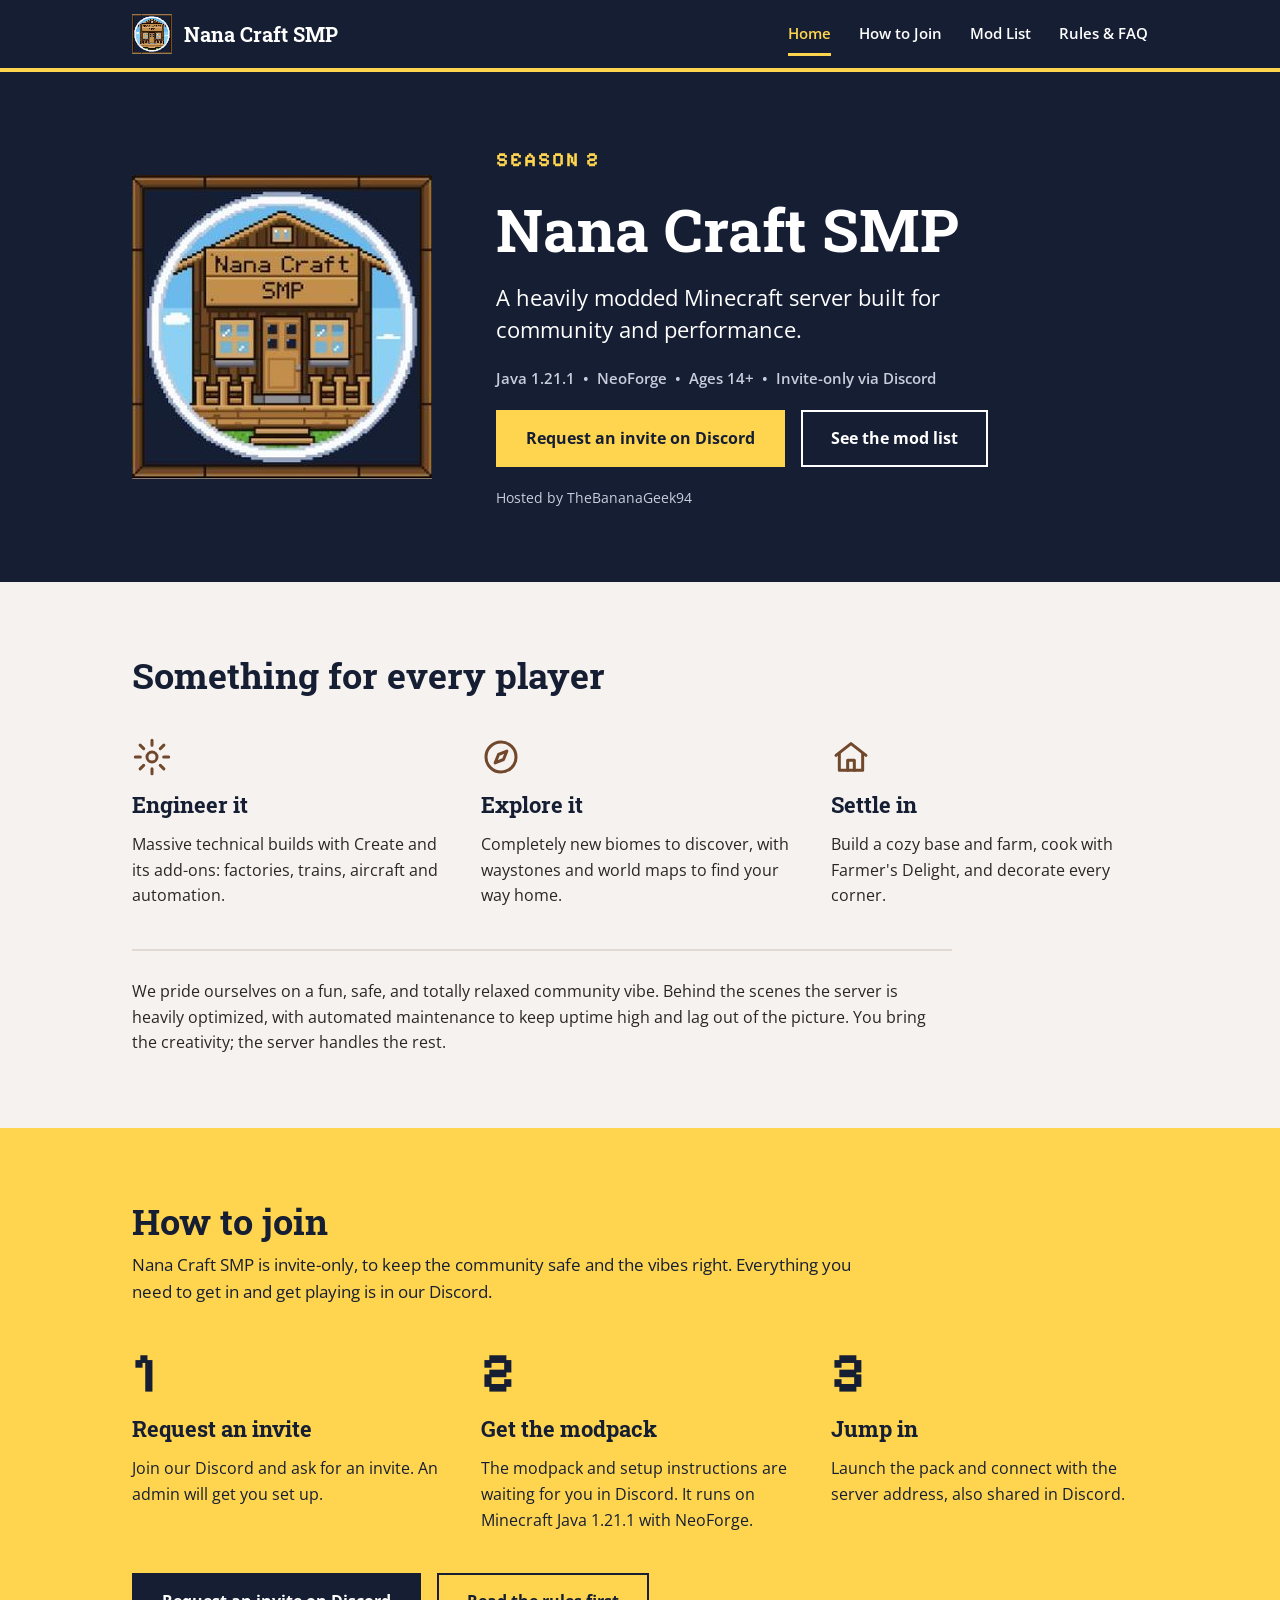
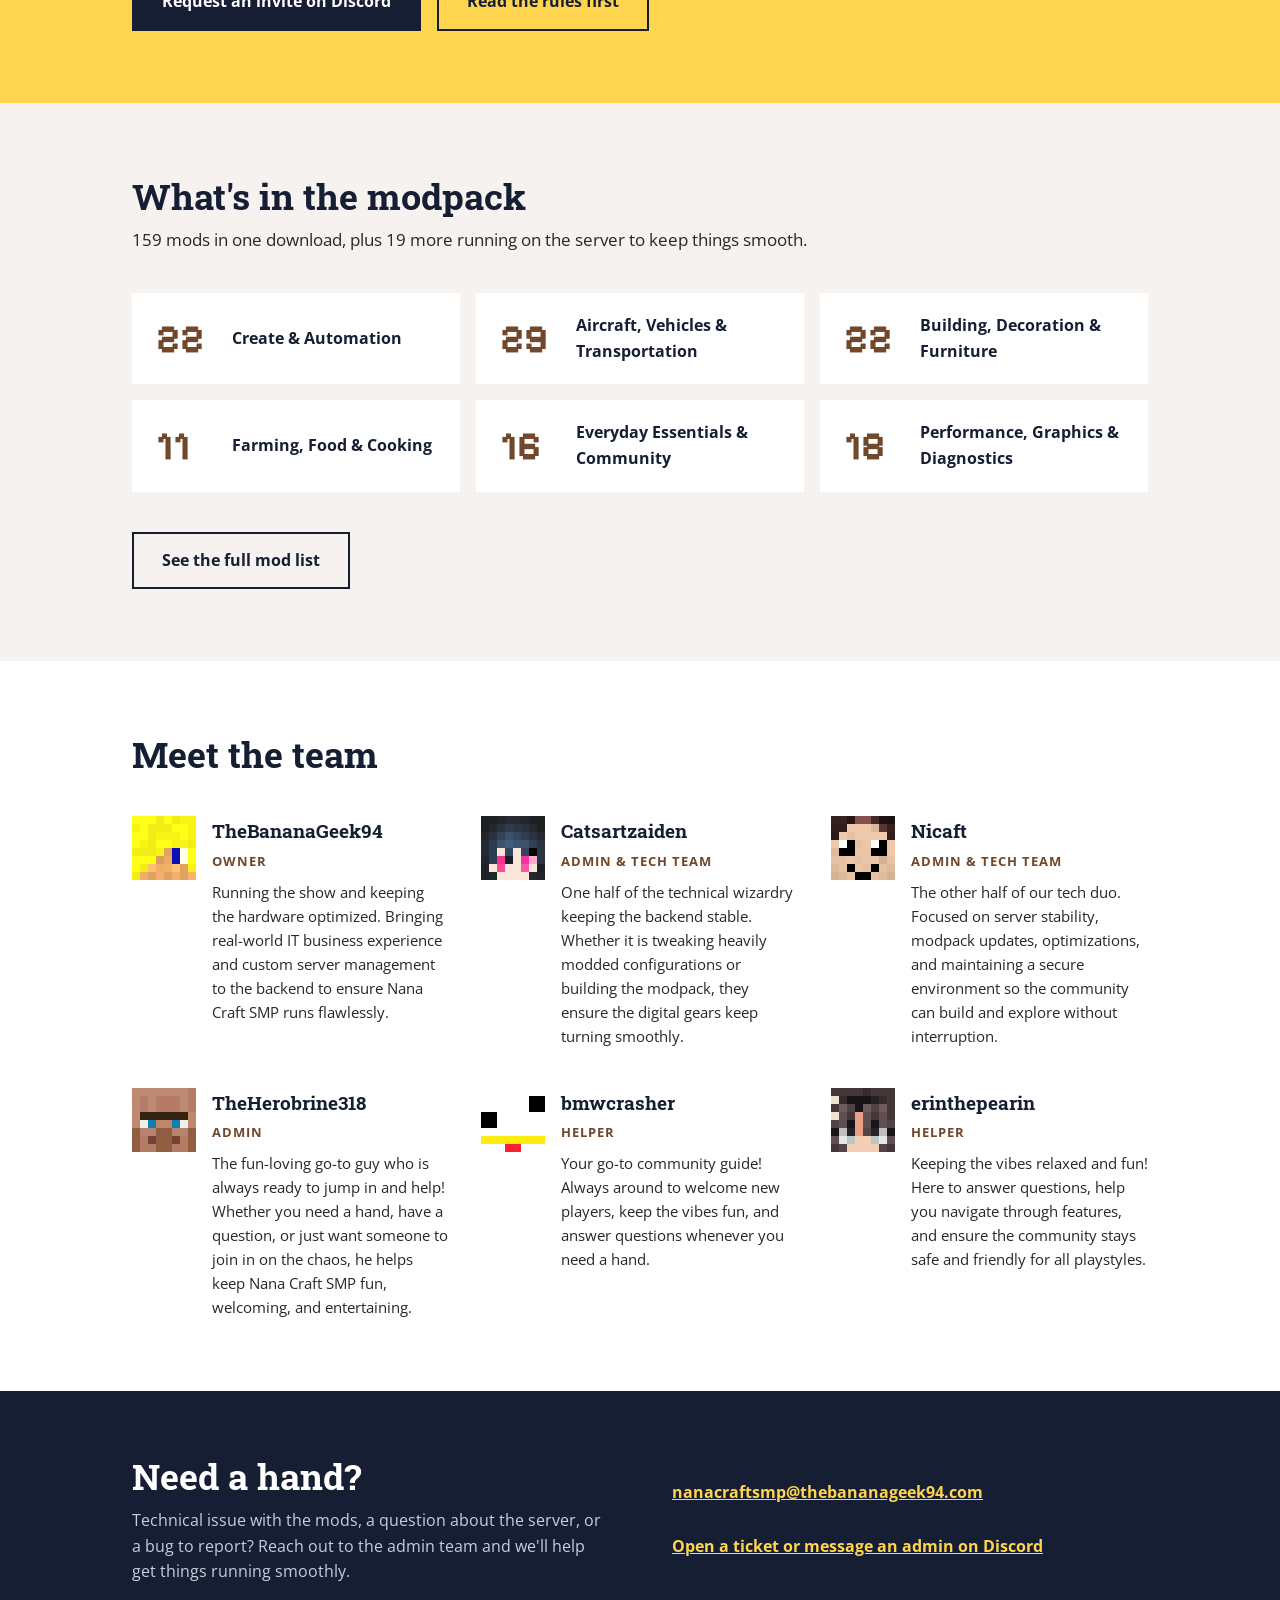
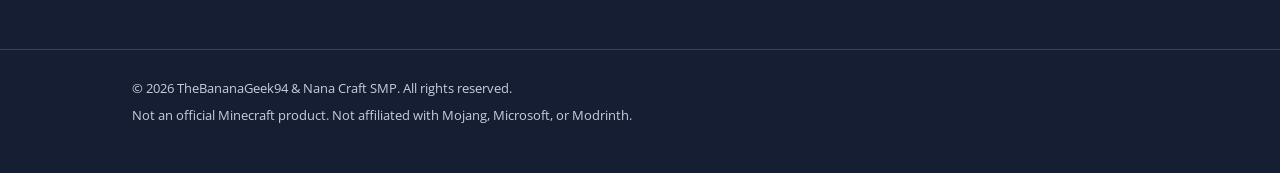
==== index.html @ cba07c80 "Add Nana Craft SMP site: home, mod list, rules and FAQ Co-Authored-By: Claude Fable 5.2 <noreply@ant" ====
<!doctype html>
<html lang="en">
<head>
<meta charset="utf-8">
<meta name="viewport" content="width=device-width, initial-scale=1">
<title>Nana Craft SMP | Modded Minecraft Server, Season 2</title>
<meta name="description" content="Nana Craft SMP is a heavily modded Minecraft Java 1.21.1 NeoForge server for ages 14+, built for community and performance. Invite-only via Discord.">
<link rel="icon" href="assets/logo.png">
<link rel="preconnect" href="https://fonts.googleapis.com">
<link rel="preconnect" href="https://fonts.gstatic.com" crossorigin>
<link rel="stylesheet" href="https://fonts.googleapis.com/css2?family=Open+Sans:wght@400;600;700&family=Pixelify+Sans:wght@500;700&family=Roboto+Slab:wght@400;700&display=swap">
<link rel="stylesheet" href="style.css">
</head>
<body>
<nav class="nav" aria-label="Site">
<div class="wrap">
<a class="brand" href="index.html"><img src="assets/logo.png" alt=""><span>Nana Craft SMP</span></a>
<div class="links">
<a href="index.html" class="here" aria-current="page">Home</a>
<a href="index.html#join">How to Join</a>
<a href="mod-list.html">Mod List</a>
<a href="rules.html">Rules &amp; FAQ</a>
</div>
</div>
</nav>
<header class="navy hero">
<div class="wrap">
<img class="hero-logo" src="assets/logo.png" alt="Nana Craft SMP logo: a pixel-art wooden cabin with the server name on its sign">
<div class="hero-text">
<div class="pixel eyebrow">SEASON 2</div>
<h1>Nana Craft SMP</h1>
<p class="lead">A heavily modded Minecraft server built for community and performance.</p>
<p class="facts">Java 1.21.1 &nbsp;&bull;&nbsp; NeoForge &nbsp;&bull;&nbsp; Ages 14+ &nbsp;&bull;&nbsp; Invite-only via Discord</p>
<div class="buttons">
<a class="btn gold" href="https://discord.gg/FCsYRbWwgE">Request an invite on Discord</a>
<a class="btn ghost" href="mod-list.html">See the mod list</a>
</div>
<p class="small">Hosted by TheBananaGeek94</p>
</div>
</div>
</header>

<section class="cream">
<div class="wrap stack">
<h2>Something for every player</h2>
<div class="row">
<div class="col">
<svg class="icon" aria-hidden="true" viewBox="0 0 24 24"><circle cx="12" cy="12" r="3"></circle><path d="M12 2v3M12 19v3M2 12h3M19 12h3M4.9 4.9l2.1 2.1M17 17l2.1 2.1M19.1 4.9L17 7M7 17l-2.1 2.1"></path></svg>
<h3>Engineer it</h3>
<p>Massive technical builds with Create and its add-ons: factories, trains, aircraft and automation.</p>
</div>
<div class="col">
<svg class="icon" aria-hidden="true" viewBox="0 0 24 24"><circle cx="12" cy="12" r="9"></circle><path d="M15.5 8.5l-2 5-5 2 2-5z"></path></svg>
<h3>Explore it</h3>
<p>Completely new biomes to discover, with waystones and world maps to find your way home.</p>
</div>
<div class="col">
<svg class="icon" aria-hidden="true" viewBox="0 0 24 24"><path d="M3 11l9-7 9 7"></path><path d="M5 10v10h14V10"></path><path d="M10 20v-6h4v6"></path></svg>
<h3>Settle in</h3>
<p>Build a cozy base and farm, cook with Farmer's Delight, and decorate every corner.</p>
</div>
</div>
<p class="note">We pride ourselves on a fun, safe, and totally relaxed community vibe. Behind the scenes the server is heavily optimized, with automated maintenance to keep uptime high and lag out of the picture. You bring the creativity; the server handles the rest.</p>
</div>
</section>

<section class="yellow" id="join">
<div class="wrap stack">
<div class="head">
<h2>How to join</h2>
<p class="sub">Nana Craft SMP is invite-only, to keep the community safe and the vibes right. Everything you need to get in and get playing is in our Discord.</p>
</div>
<div class="row">
<div class="col"><div class="pixel step" aria-hidden="true">1</div><h3>Request an invite</h3><p>Join our Discord and ask for an invite. An admin will get you set up.</p></div>
<div class="col"><div class="pixel step" aria-hidden="true">2</div><h3>Get the modpack</h3><p>The modpack and setup instructions are waiting for you in Discord. It runs on Minecraft Java 1.21.1 with NeoForge.</p></div>
<div class="col"><div class="pixel step" aria-hidden="true">3</div><h3>Jump in</h3><p>Launch the pack and connect with the server address, also shared in Discord.</p></div>
</div>
<div class="buttons">
<a class="btn solid" href="https://discord.gg/FCsYRbWwgE">Request an invite on Discord</a>
<a class="btn" href="rules.html">Read the rules first</a>
</div>
</div>
</section>

<section class="cream">
<div class="wrap stack">
<div class="head">
<h2>What's in the modpack</h2>
<p class="sub">159 mods in one download, plus 19 more running on the server to keep things smooth.</p>
</div>
<div class="tiles">
<div class="tile"><div class="pixel">22</div><div>Create &amp; Automation</div></div>
<div class="tile"><div class="pixel">29</div><div>Aircraft, Vehicles &amp; Transportation</div></div>
<div class="tile"><div class="pixel">22</div><div>Building, Decoration &amp; Furniture</div></div>
<div class="tile"><div class="pixel">11</div><div>Farming, Food &amp; Cooking</div></div>
<div class="tile"><div class="pixel">16</div><div>Everyday Essentials &amp; Community</div></div>
<div class="tile"><div class="pixel">18</div><div>Performance, Graphics &amp; Diagnostics</div></div>
</div>
<div class="buttons"><a class="btn" href="mod-list.html">See the full mod list</a></div>
</div>
</section>

<section class="white">
<div class="wrap stack">
<h2>Meet the team</h2>
<div class="team">
<div class="member"><img src="assets/head-thebananageek94.png" alt="" width="64" height="64"><div><h3>TheBananaGeek94</h3><div class="role">Owner</div><p>Running the show and keeping the hardware optimized. Bringing real-world IT business experience and custom server management to the backend to ensure Nana Craft SMP runs flawlessly.</p></div></div>
<div class="member"><img src="assets/head-catsartzaiden.png" alt="" width="64" height="64"><div><h3>Catsartzaiden</h3><div class="role">Admin &amp; Tech Team</div><p>One half of the technical wizardry keeping the backend stable. Whether it is tweaking heavily modded configurations or building the modpack, they ensure the digital gears keep turning smoothly.</p></div></div>
<div class="member"><img src="assets/head-nicaft.png" alt="" width="64" height="64"><div><h3>Nicaft</h3><div class="role">Admin &amp; Tech Team</div><p>The other half of our tech duo. Focused on server stability, modpack updates, optimizations, and maintaining a secure environment so the community can build and explore without interruption.</p></div></div>
<div class="member"><img src="assets/head-theherobrine318.png" alt="" width="64" height="64"><div><h3>TheHerobrine318</h3><div class="role">Admin</div><p>The fun-loving go-to guy who is always ready to jump in and help! Whether you need a hand, have a question, or just want someone to join in on the chaos, he helps keep Nana Craft SMP fun, welcoming, and entertaining.</p></div></div>
<div class="member"><img src="assets/head-bmwcrasher.png" alt="" width="64" height="64"><div><h3>bmwcrasher</h3><div class="role">Helper</div><p>Your go-to community guide! Always around to welcome new players, keep the vibes fun, and answer questions whenever you need a hand.</p></div></div>
<div class="member"><img src="assets/head-erinthepearin.png" alt="" width="64" height="64"><div><h3>erinthepearin</h3><div class="role">Helper</div><p>Keeping the vibes relaxed and fun! Here to answer questions, help you navigate through features, and ensure the community stays safe and friendly for all playstyles.</p></div></div>
</div>
</div>
</section>

<section class="navy contact">
<div class="wrap">
<div class="col">
<h2>Need a hand?</h2>
<p>Technical issue with the mods, a question about the server, or a bug to report? Reach out to the admin team and we'll help get things running smoothly.</p>
</div>
<div class="col">
<a href="mailto:nanacraftsmp@thebananageek94.com">nanacraftsmp@thebananageek94.com</a>
<a href="https://discord.gg/FCsYRbWwgE">Open a ticket or message an admin on Discord</a>
</div>
</div>
</section>

<footer class="navy foot">
<div class="wrap">
<p>&copy; 2026 TheBananaGeek94 &amp; Nana Craft SMP. All rights reserved.</p>
<p>Not an official Minecraft product. Not affiliated with Mojang, Microsoft, or Modrinth.</p>
</div>
</footer>
</body>
</html>
---- style.css ----
:root {
  --navy: #161e33;
  --navy-line: #3a4260;
  --cream: #f6f2ef;
  --yellow: #ffd54f;
  --wood: #71482c;
  --ink: #2a2622;
  --mist: #c9cedd;
  --rule: #e2dad2;
}

* { box-sizing: border-box; }

html { scroll-behavior: smooth; }

body {
  margin: 0;
  background: var(--navy);
  color: var(--ink);
  font-family: "Open Sans", system-ui, sans-serif;
  font-size: 16px;
  line-height: 1.6;
}

img { max-width: 100%; }

h1, h2, h3, p { margin: 0; }

h1, h2, .slab { font-family: "Roboto Slab", serif; font-weight: 700; line-height: 1.2; }

.pixel { font-family: "Pixelify Sans", monospace; font-weight: 700; }

.wrap { max-width: 1080px; margin: 0 auto; padding: 72px 32px; }

.stack { display: flex; flex-direction: column; gap: 40px; }

.row { display: flex; flex-wrap: wrap; gap: 32px; }

.col { flex: 1 1 260px; min-width: 0; display: flex; flex-direction: column; gap: 10px; }

.cream { background: var(--cream); }
.white { background: #ffffff; }
.yellow { background: var(--yellow); color: var(--navy); }
.navy { background: var(--navy); color: #ffffff; }

.nav { background: var(--navy); border-bottom: 4px solid var(--yellow); }
.nav .wrap { padding: 12px 32px; display: flex; flex-wrap: wrap; align-items: center; justify-content: space-between; gap: 12px 32px; }
.brand { display: flex; align-items: center; gap: 12px; color: #ffffff; text-decoration: none; font-family: "Roboto Slab", serif; font-weight: 700; font-size: 20px; min-height: 44px; }
.brand img { width: 40px; height: 40px; object-fit: cover; image-rendering: pixelated; }
.links { display: flex; flex-wrap: wrap; align-items: center; gap: 4px 28px; font-weight: 600; font-size: 15px; }
.links a { color: #ffffff; text-decoration: none; min-height: 44px; display: flex; align-items: center; border-bottom: 3px solid transparent; }
.links a:hover, .links a.here { color: var(--yellow); border-bottom-color: var(--yellow); }

.hero .wrap { display: flex; flex-wrap: wrap; align-items: center; gap: 48px 64px; }
.hero-logo { width: 300px; height: auto; image-rendering: pixelated; flex: 0 0 auto; }
.hero-text { flex: 1 1 420px; min-width: 0; display: flex; flex-direction: column; gap: 20px; }
.eyebrow { font-size: 20px; letter-spacing: 2px; color: var(--yellow); }
.hero h1 { font-size: clamp(40px, 6vw, 60px); line-height: 1.1; }
.lead { font-size: 22px; line-height: 1.45; max-width: 560px; }
.facts { font-size: 15px; font-weight: 600; color: var(--mist); }
.small { font-size: 14px; color: var(--mist); }

.buttons { display: flex; flex-wrap: wrap; gap: 16px; }
.btn { display: inline-block; text-decoration: none; font-weight: 700; font-size: 16px; padding: 14px 28px; border: 2px solid var(--navy); color: var(--navy); background: transparent; }
.btn:hover { filter: brightness(0.92); }
.btn.solid { background: var(--navy); color: #ffffff; }
.btn.gold { background: var(--yellow); border-color: var(--yellow); color: var(--navy); }
.btn.ghost { border-color: #ffffff; color: #ffffff; }

h2 { font-size: 36px; color: var(--navy); }
.navy h2 { color: #ffffff; }
h3 { font-size: 22px; color: var(--navy); }
.col h3 { font-family: "Roboto Slab", serif; }
.sub { font-size: 17px; max-width: 760px; }
.head { display: flex; flex-direction: column; gap: 8px; }
.icon { width: 40px; height: 40px; stroke: var(--wood); fill: none; stroke-width: 1.8; stroke-linecap: round; stroke-linejoin: round; }
.note { padding-top: 28px; border-top: 2px solid var(--rule); max-width: 820px; }
.step { font-size: 56px; line-height: 1; }

.tiles { display: flex; flex-wrap: wrap; gap: 16px; }
.tile { flex: 1 1 300px; min-width: 0; background: #ffffff; padding: 20px 24px; display: flex; align-items: center; gap: 20px; font-weight: 700; color: var(--navy); }
.tile .pixel { font-size: 40px; line-height: 1; color: var(--wood); min-width: 56px; }

.team { display: flex; flex-wrap: wrap; gap: 40px 32px; }
.member { flex: 1 1 300px; min-width: 0; display: flex; gap: 16px; }
.member img { flex: 0 0 64px; width: 64px; height: 64px; image-rendering: pixelated; }
.member h3 { font-family: "Roboto Slab", serif; font-size: 19px; overflow-wrap: anywhere; }
.role { font-size: 13px; font-weight: 700; letter-spacing: 1px; text-transform: uppercase; color: var(--wood); margin: 4px 0 8px; }
.member p { font-size: 15px; }

.contact .wrap { padding: 64px 32px; display: flex; flex-wrap: wrap; align-items: center; gap: 32px 64px; }
.contact .col { flex: 1 1 340px; }
.contact p { color: var(--mist); }
.contact a { color: var(--yellow); font-weight: 700; min-height: 44px; display: flex; align-items: center; overflow-wrap: anywhere; }

.foot { border-top: 1px solid var(--navy-line); color: var(--mist); font-size: 13px; }
.foot .wrap { padding: 28px 32px 48px; display: flex; flex-direction: column; gap: 6px; }

.banner-wrap { background: var(--navy); border-bottom: 4px solid var(--yellow); }
.banner { display: block; margin: 0 auto; width: auto; max-width: 100%; height: auto; max-height: 440px; image-rendering: pixelated; }
.page-head .wrap { padding: 48px 32px; display: flex; flex-direction: column; gap: 28px; }
.page-head h1 { font-size: clamp(36px, 6vw, 52px); line-height: 1.1; }
.page-head .lead { font-size: 19px; max-width: 720px; }
.stats { display: flex; flex-wrap: wrap; gap: 16px; }
.stat { flex: 1 1 200px; min-width: 0; border: 2px solid var(--navy-line); padding: 16px 20px; }
.stat .pixel { font-size: 36px; line-height: 1.1; color: var(--yellow); }
.stat div + div { font-size: 14px; font-weight: 600; color: var(--mist); }

.strip .wrap { padding: 24px 32px; display: flex; flex-wrap: wrap; align-items: center; justify-content: space-between; gap: 16px 32px; }
.strip p { font-weight: 600; flex: 1 1 420px; min-width: 0; }

.groups { columns: 420px 2; column-gap: 24px; }
details { break-inside: avoid; margin: 0 0 12px; background: #ffffff; }
summary { list-style: none; cursor: pointer; min-height: 56px; padding: 12px 20px; display: flex; align-items: center; gap: 16px; font-size: 17px; font-weight: 700; color: var(--navy); }
summary::-webkit-details-marker { display: none; }
summary span:first-child { flex: 1 1 auto; min-width: 0; }
summary .count { font-family: "Pixelify Sans", monospace; font-size: 20px; color: var(--wood); }
summary::after { content: "+"; font-family: "Pixelify Sans", monospace; font-size: 24px; line-height: 1; width: 20px; text-align: center; }
details[open] summary::after { content: "-"; }
summary:hover { background: #fbf8f5; }
details ul { margin: 0; padding: 12px 20px 20px 40px; border-top: 2px solid var(--cream); font-size: 15px; line-height: 1.5; }
li { margin: 0 0 6px; overflow-wrap: anywhere; }

.lists .col h3 { font-family: "Open Sans", system-ui, sans-serif; font-size: 17px; padding-bottom: 8px; border-bottom: 3px solid var(--yellow); }
.lists ul { margin: 0; padding-left: 20px; font-size: 15px; line-height: 1.5; }
.lists p { font-size: 15px; line-height: 1.5; }

.cta .wrap { padding: 56px 32px; display: flex; flex-wrap: wrap; align-items: center; justify-content: space-between; gap: 24px 48px; }
.cta .head { flex: 1 1 420px; min-width: 0; }
.cta h2 { font-size: 30px; }
.navy.cta p { color: var(--mist); }

.rules { margin: 0; padding: 0; list-style: none; display: flex; flex-wrap: wrap; gap: 12px 16px; }
.rules li { flex: 1 1 440px; min-width: 0; margin: 0; background: #ffffff; padding: 18px 20px; display: flex; gap: 16px; }
.rules .pixel { flex: 0 0 40px; font-size: 30px; line-height: 1; color: var(--wood); }
.rules h3 { font-size: 17px; margin-bottom: 4px; }
.rules p { font-size: 15px; line-height: 1.5; }
.penalty { background: var(--navy); color: #ffffff; padding: 18px 20px; font-weight: 600; }

@media (max-width: 600px) {
  .wrap { padding: 48px 20px; }
  .hero-logo { width: 220px; margin: 0 auto; }
  h2 { font-size: 30px; }
}
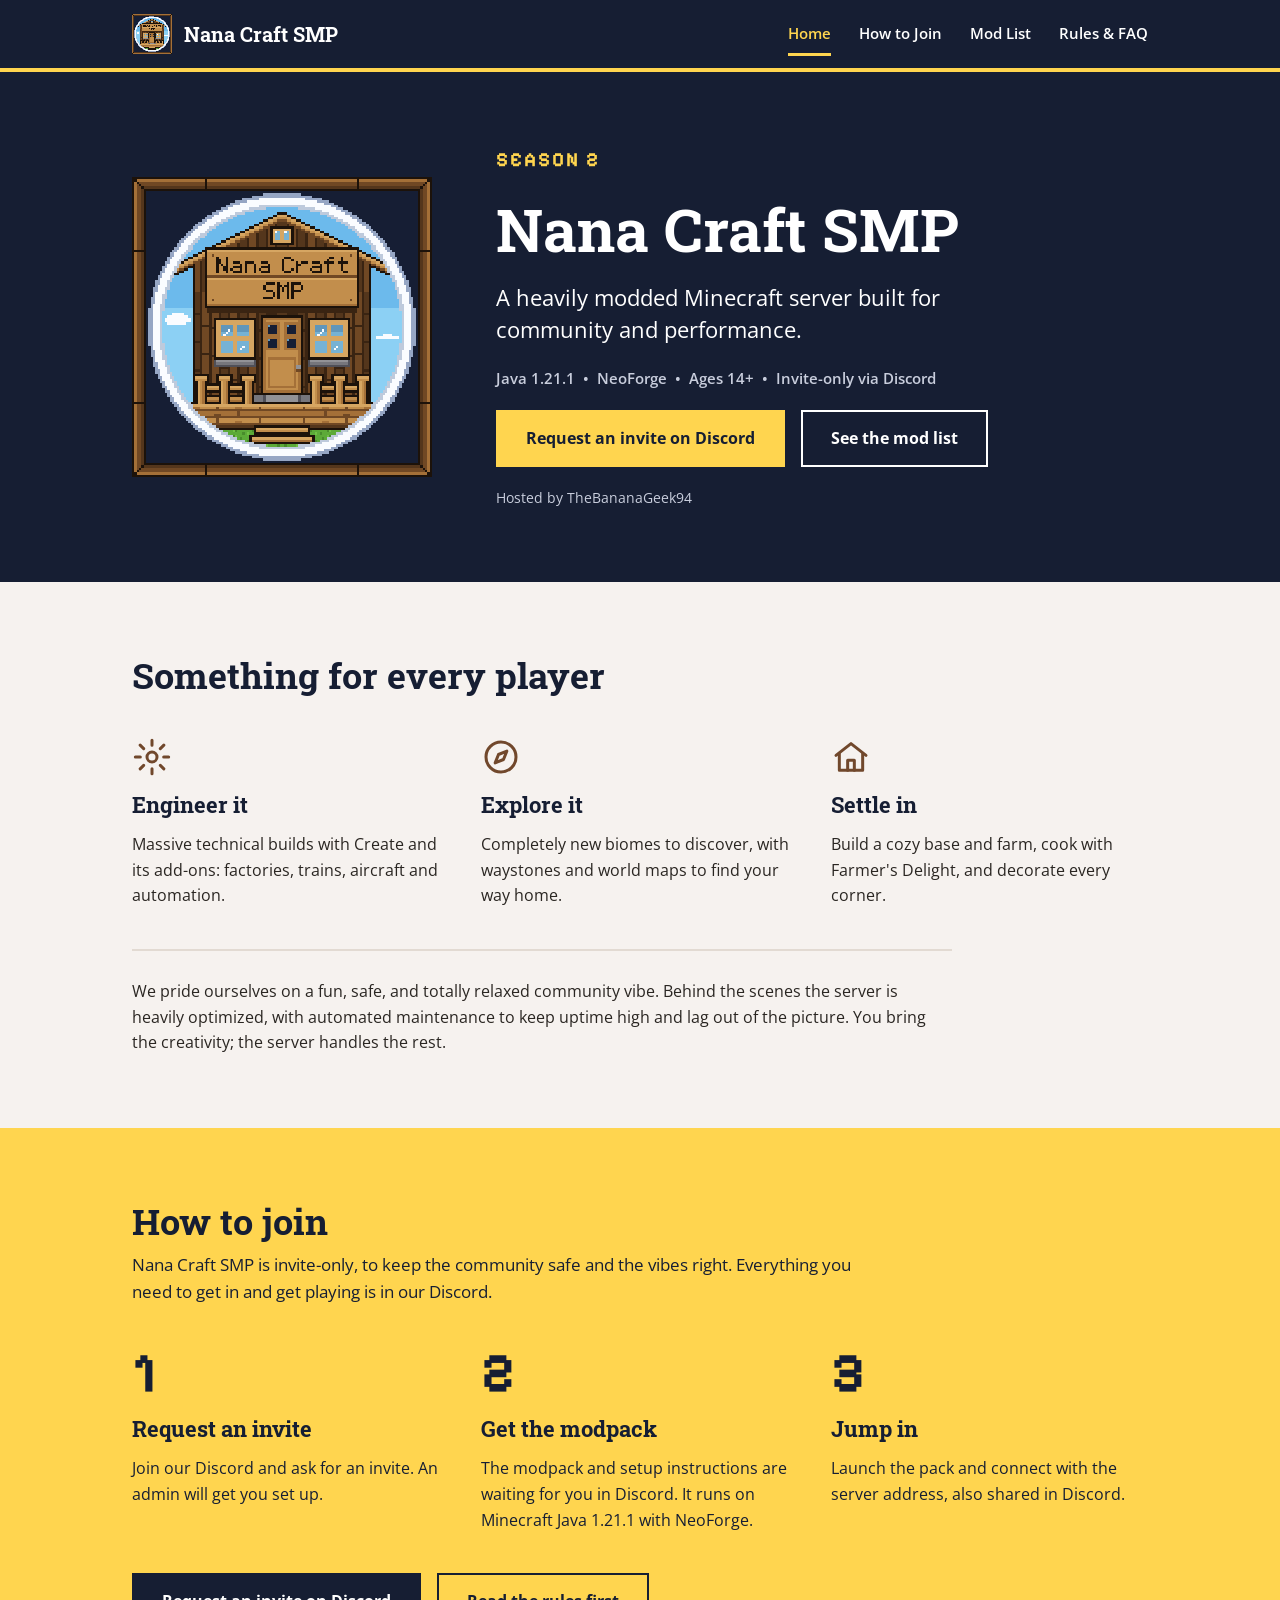
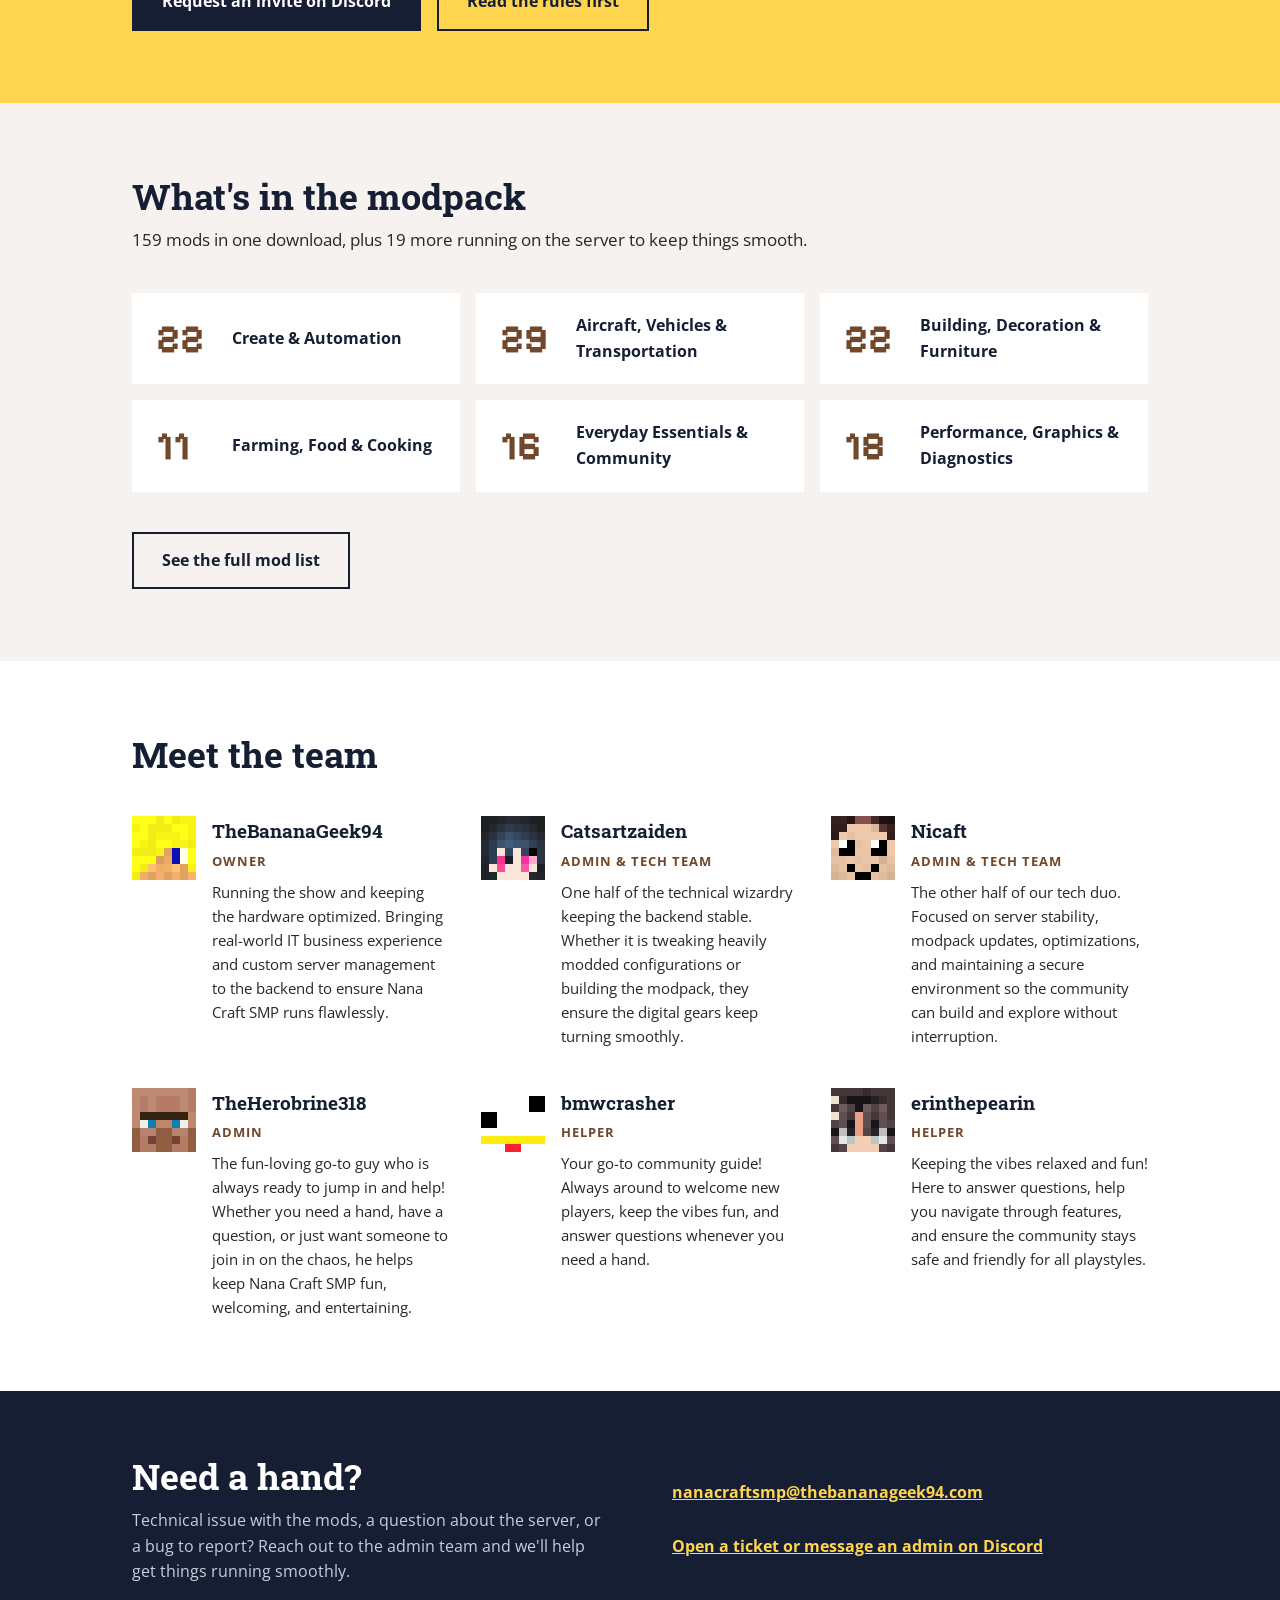
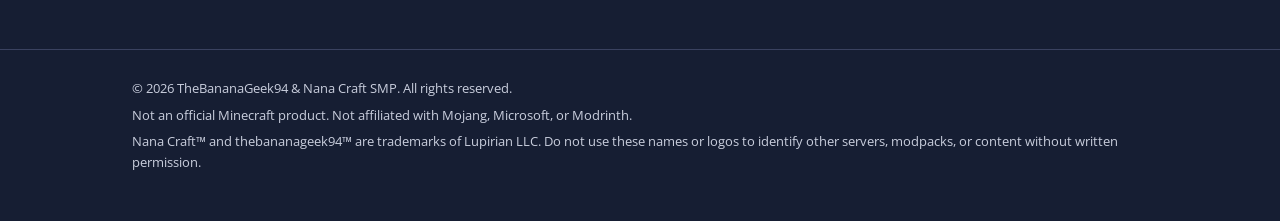
==== commit 90e56712: "Use original logo and banner art, add trademark notice to footer Co-Authored-By: Claude Fable 5.2 <n" ====
--- a/index.html
+++ b/index.html
@@ -131,6 +131,7 @@
 <div class="wrap">
 <p>&copy; 2026 TheBananaGeek94 &amp; Nana Craft SMP. All rights reserved.</p>
 <p>Not an official Minecraft product. Not affiliated with Mojang, Microsoft, or Modrinth.</p>
+<p>Nana Craft&trade; and thebananageek94&trade; are trademarks of Lupirian LLC. Do not use these names or logos to identify other servers, modpacks, or content without written permission.</p>
 </div>
 </footer>
 </body>
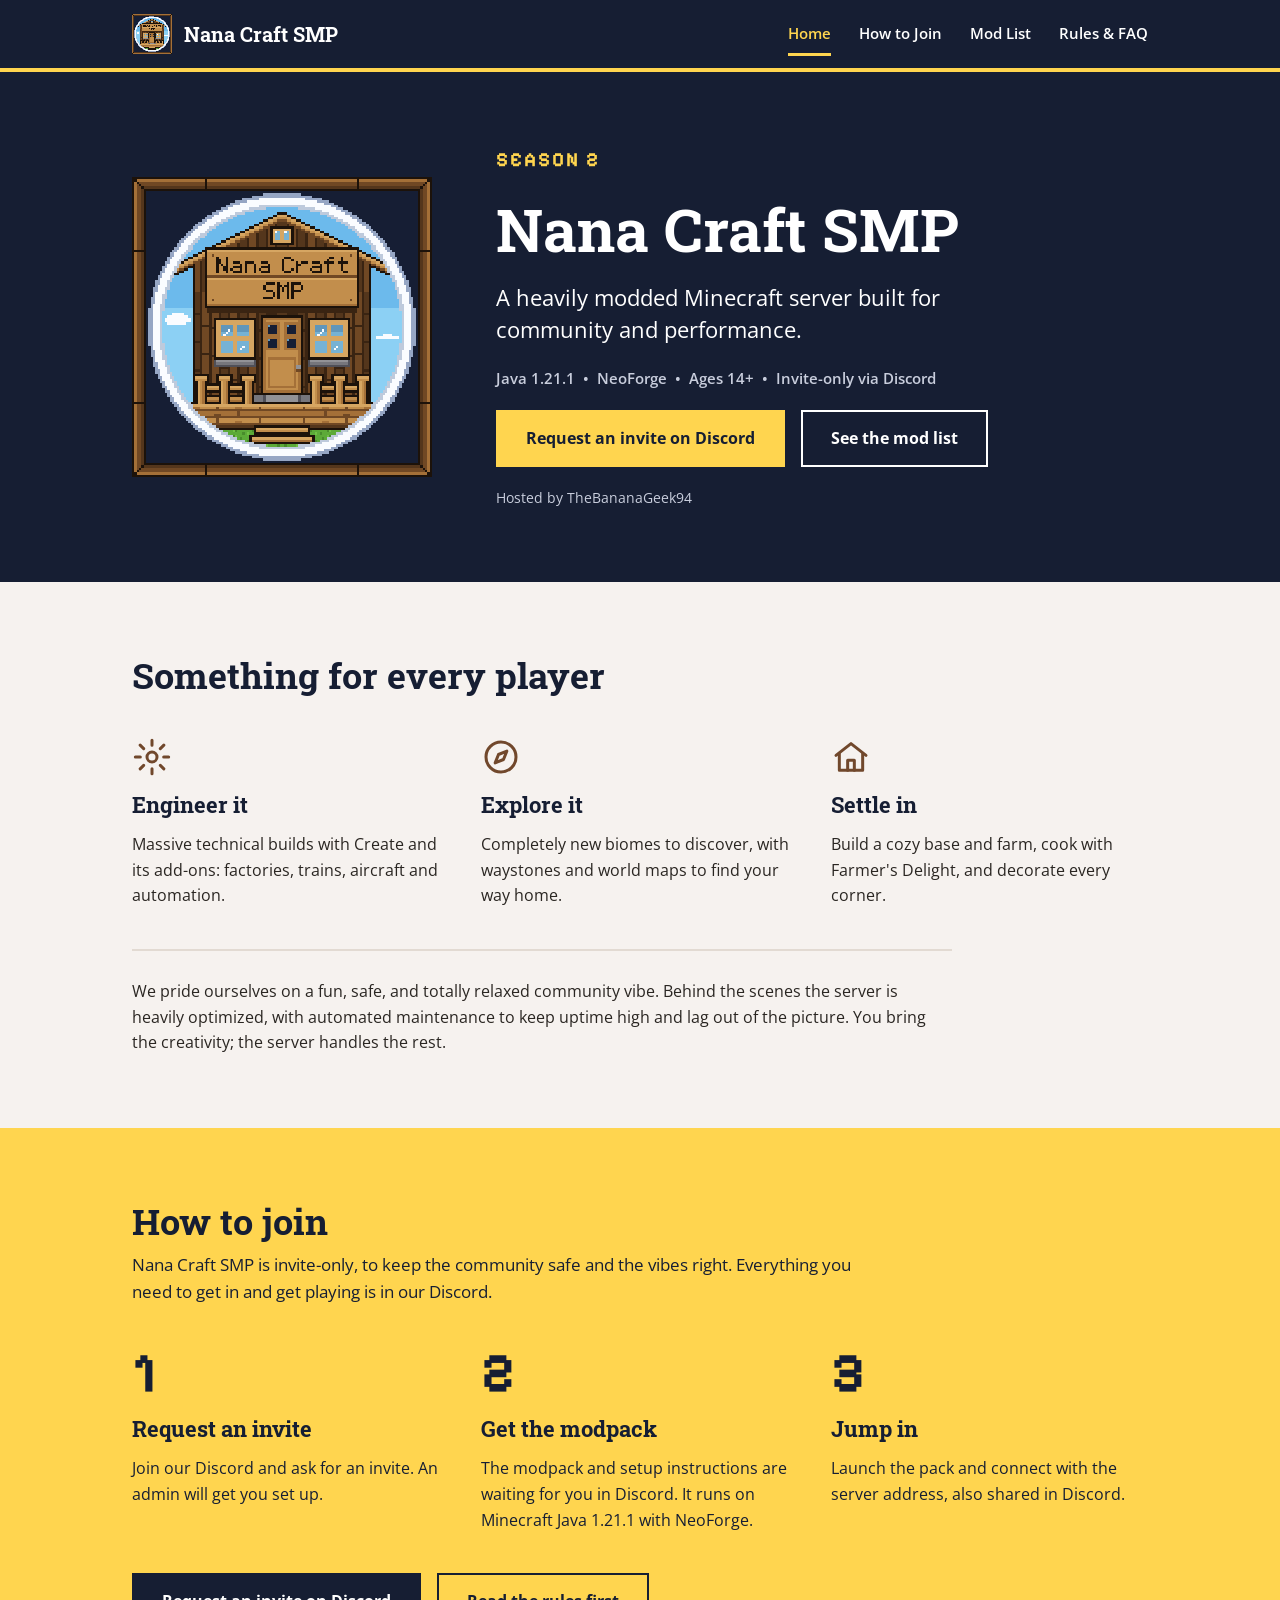
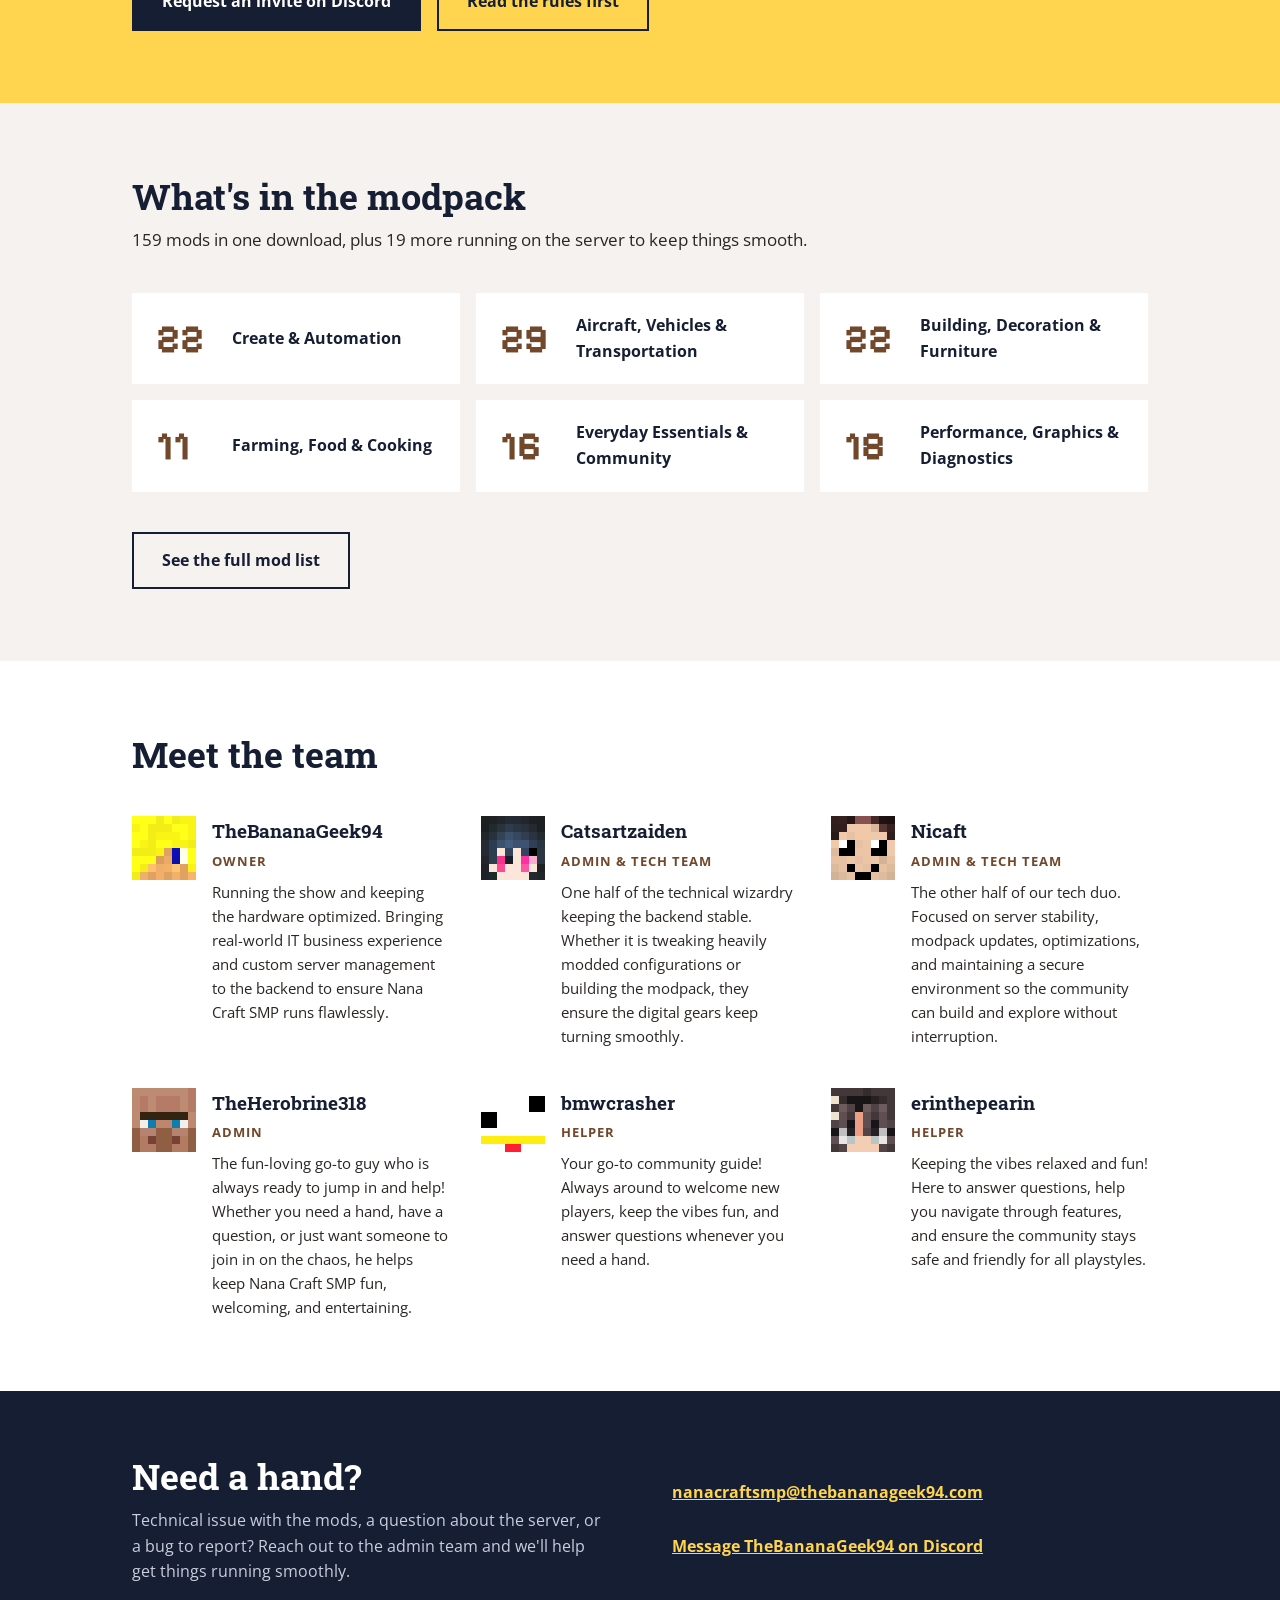
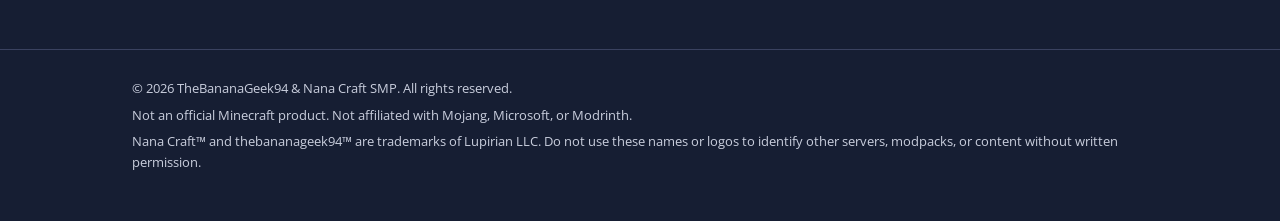
==== commit 447f164e: "Point contact link at TheBananaGeek94's Discord profile for DMs Co-Authored-By: Claude Fable 5.2 <no" ====
--- a/index.html
+++ b/index.html
@@ -122,7 +122,7 @@
 </div>
 <div class="col">
 <a href="mailto:nanacraftsmp@thebananageek94.com">nanacraftsmp@thebananageek94.com</a>
-<a href="https://discord.gg/FCsYRbWwgE">Open a ticket or message an admin on Discord</a>
+<a href="https://discord.com/users/340661539881222154">Message TheBananaGeek94 on Discord</a>
 </div>
 </div>
 </section>
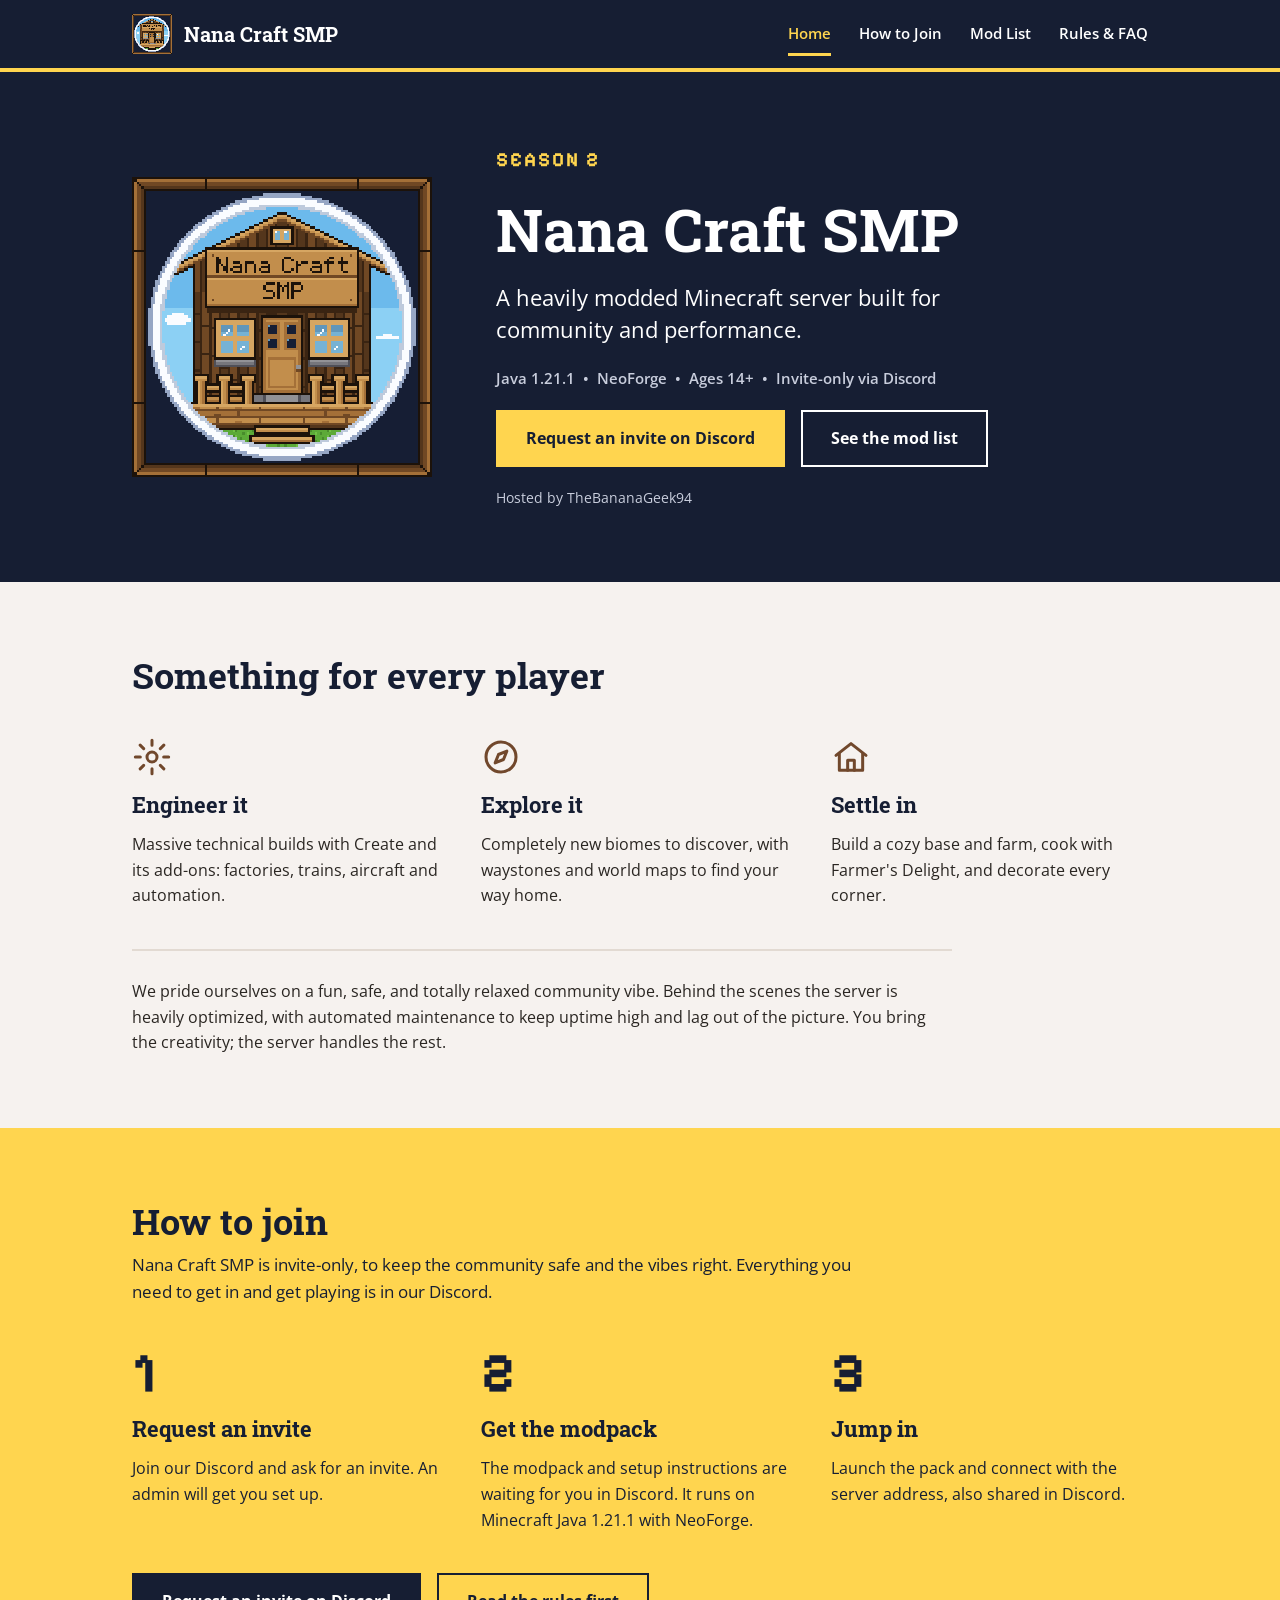
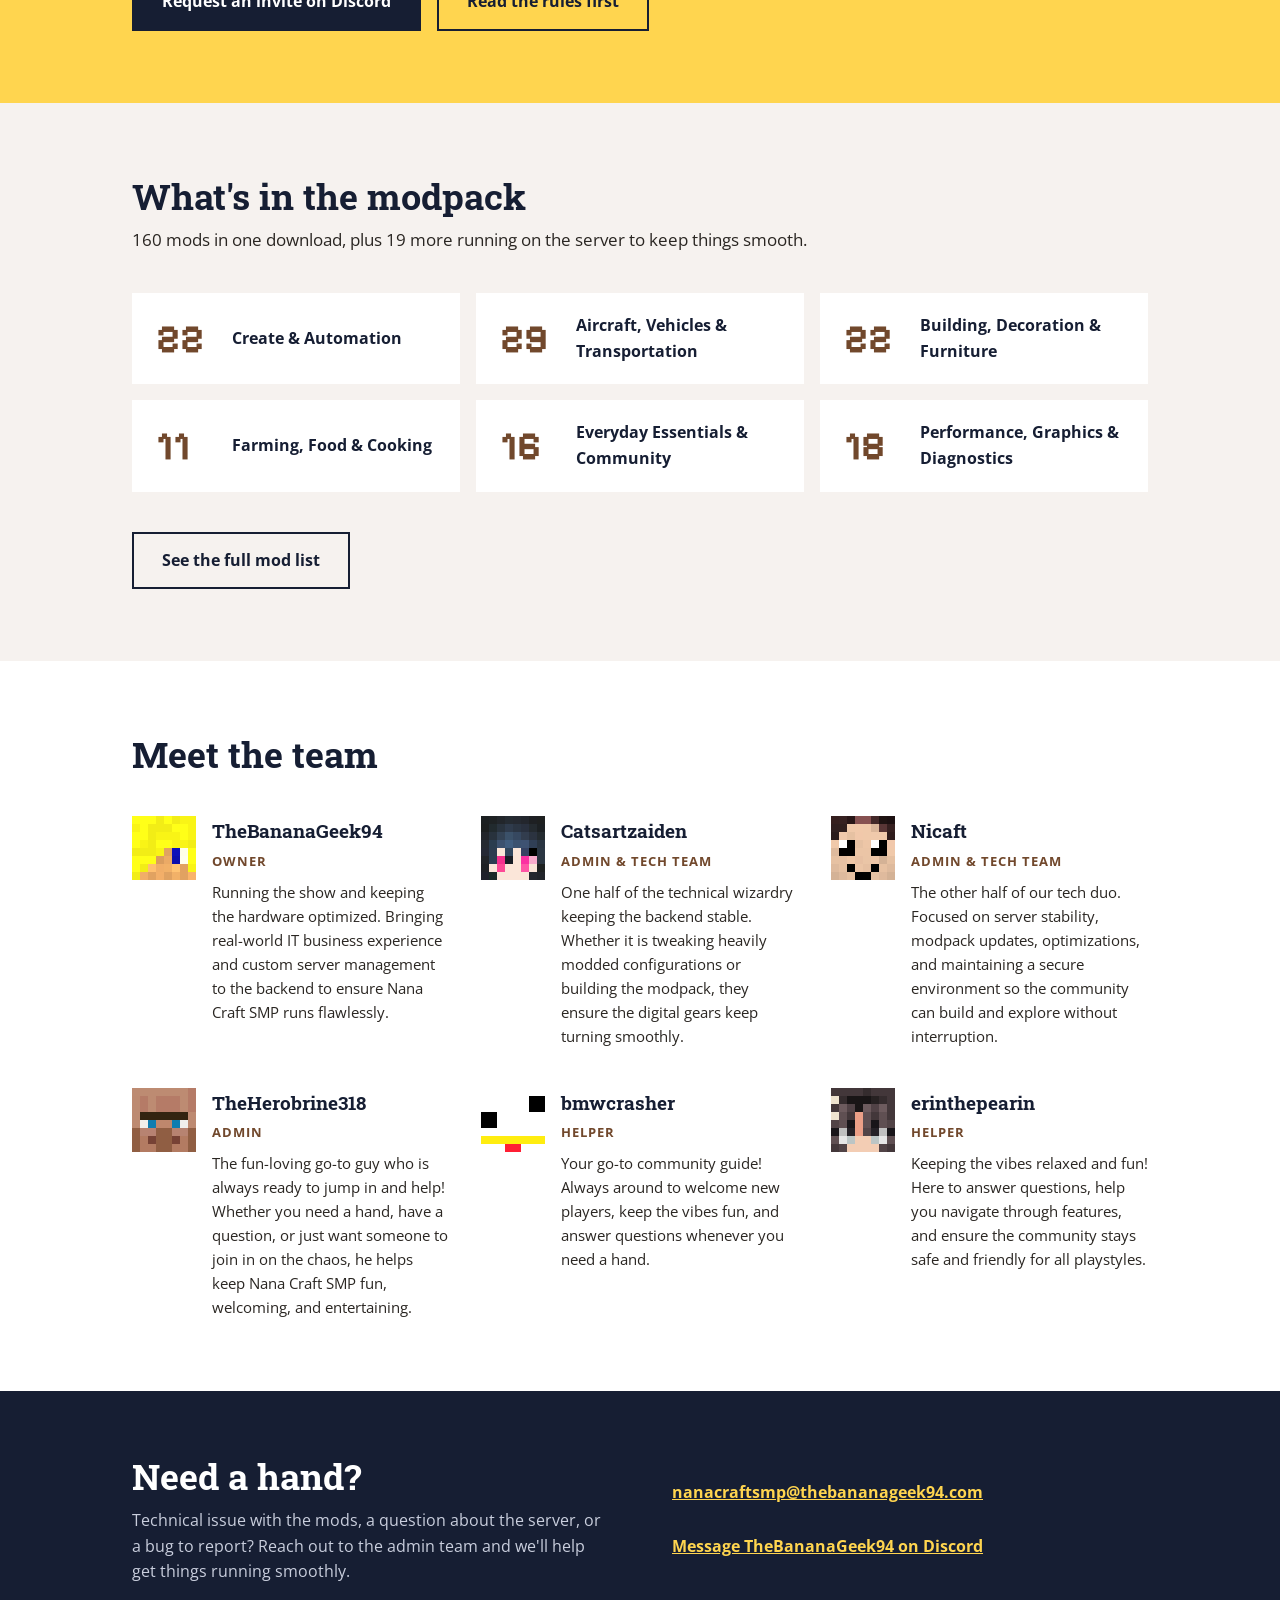
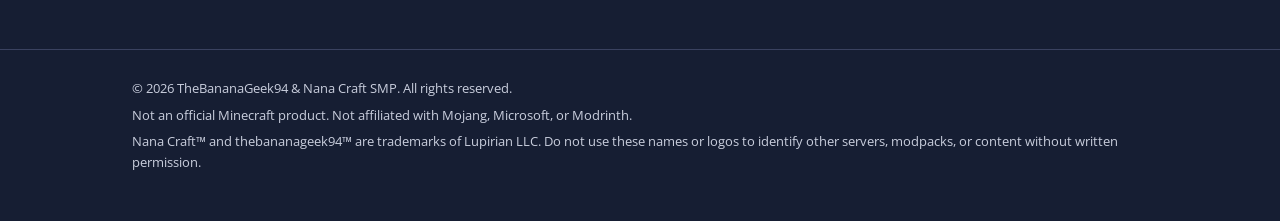
==== commit ddb76128: "Add Magnum Torch to the modpack mod list Co-Authored-By: Claude Opus 5.5 <noreply@anthropic.com> Cla" ====
--- a/index.html
+++ b/index.html
@@ -86,7 +86,7 @@
 <div class="wrap stack">
 <div class="head">
 <h2>What's in the modpack</h2>
-<p class="sub">159 mods in one download, plus 19 more running on the server to keep things smooth.</p>
+<p class="sub">160 mods in one download, plus 19 more running on the server to keep things smooth.</p>
 </div>
 <div class="tiles">
 <div class="tile"><div class="pixel">22</div><div>Create &amp; Automation</div></div>
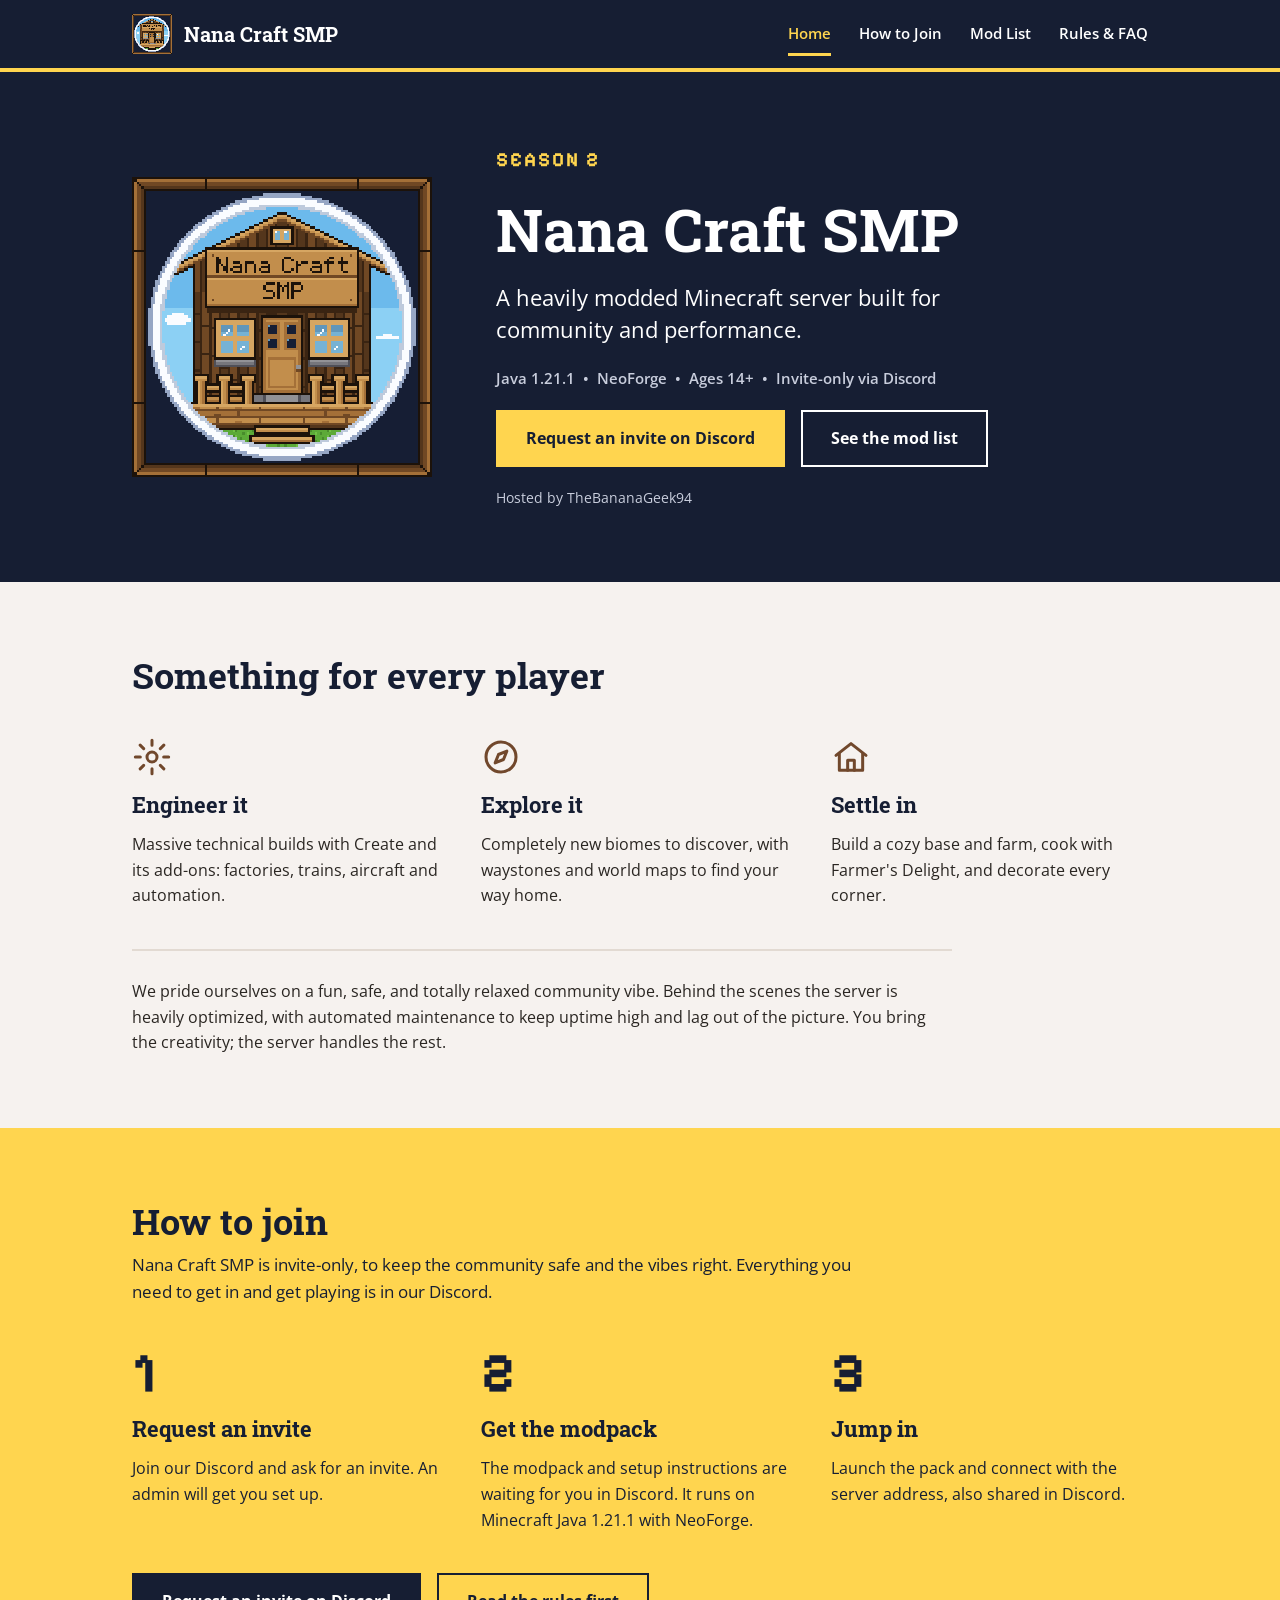
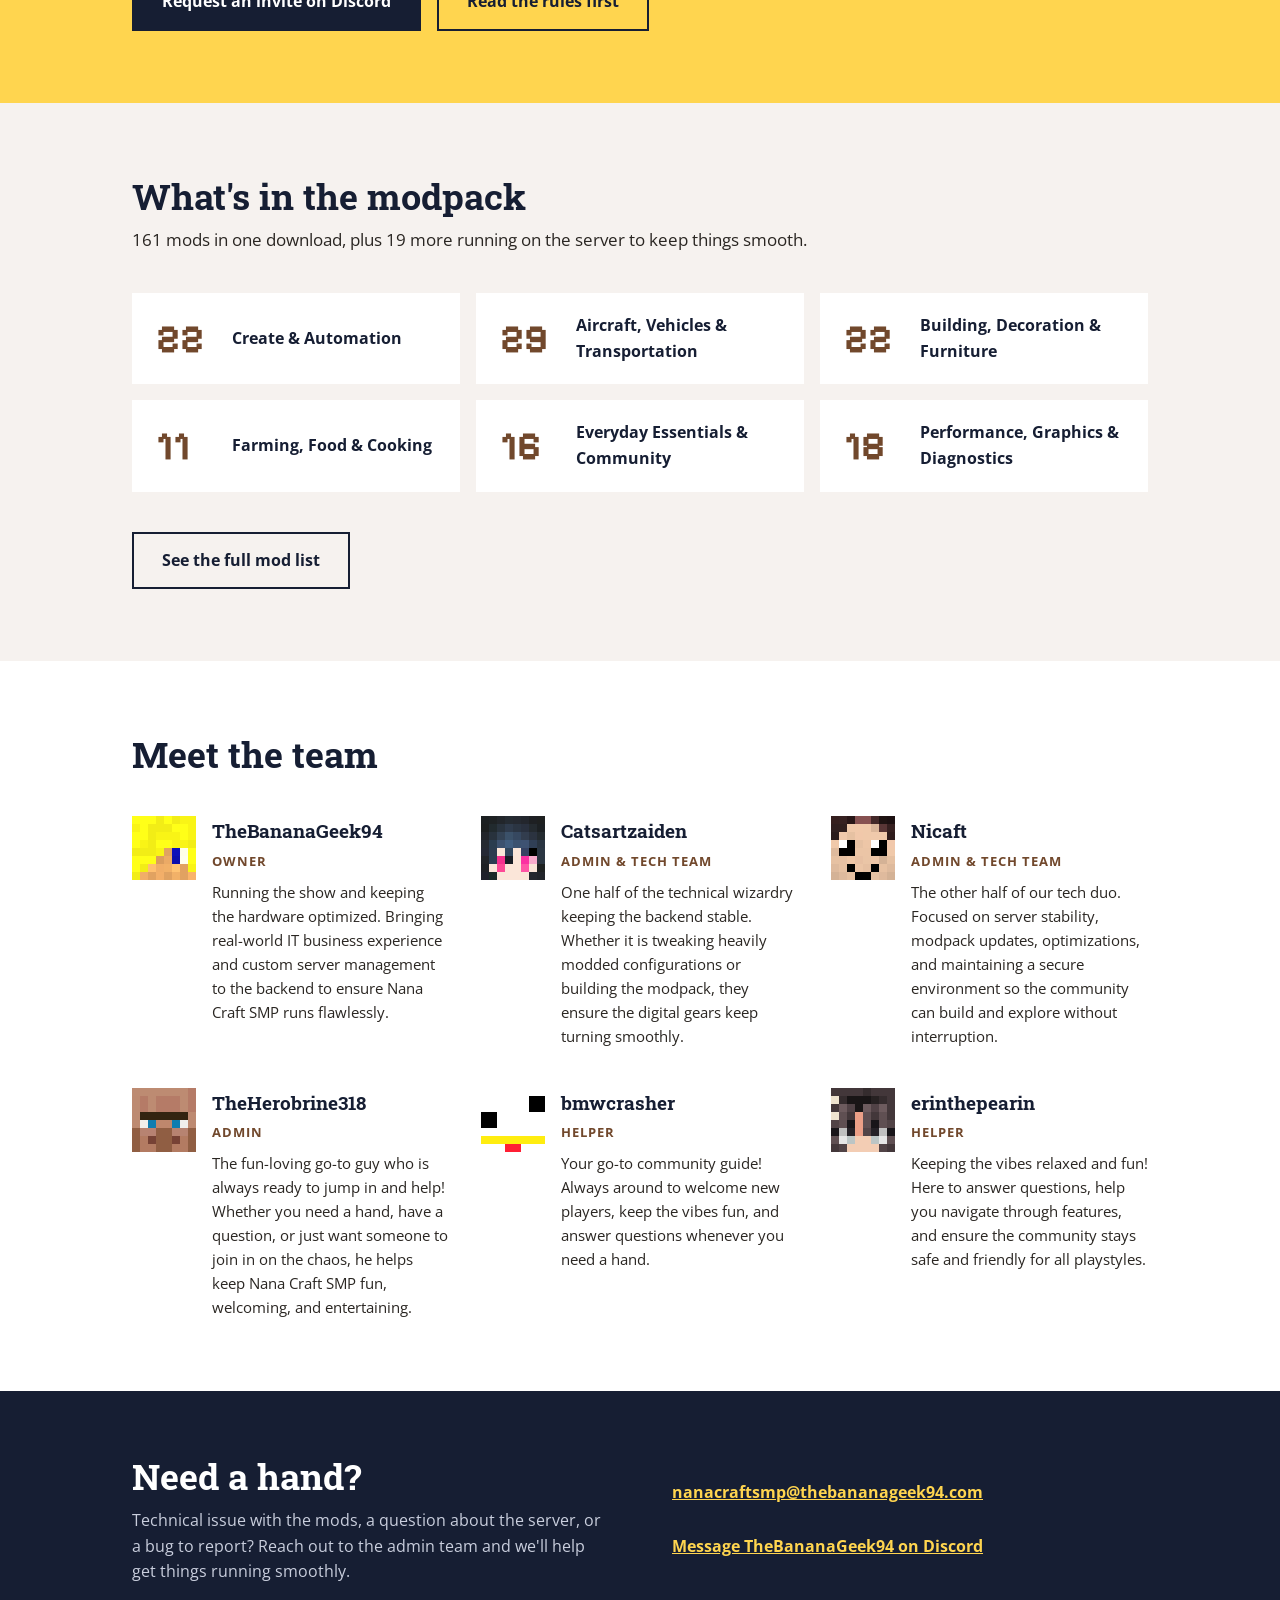
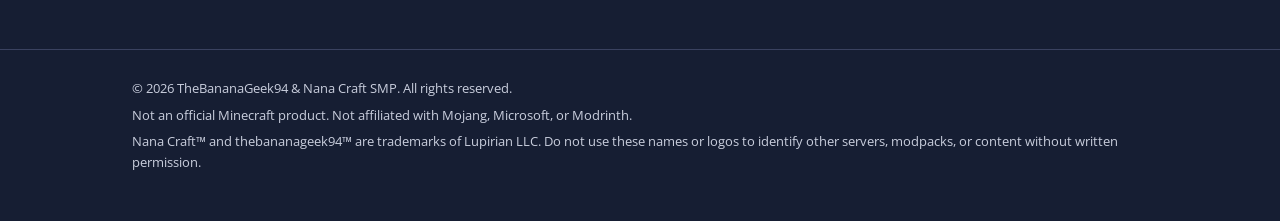
==== commit f0831b57: "Add Puzzles Lib to the modpack libraries list Co-Authored-By: Claude Opus 5.5 <noreply@anthropic.com" ====
--- a/index.html
+++ b/index.html
@@ -86,7 +86,7 @@
 <div class="wrap stack">
 <div class="head">
 <h2>What's in the modpack</h2>
-<p class="sub">160 mods in one download, plus 19 more running on the server to keep things smooth.</p>
+<p class="sub">161 mods in one download, plus 19 more running on the server to keep things smooth.</p>
 </div>
 <div class="tiles">
 <div class="tile"><div class="pixel">22</div><div>Create &amp; Automation</div></div>
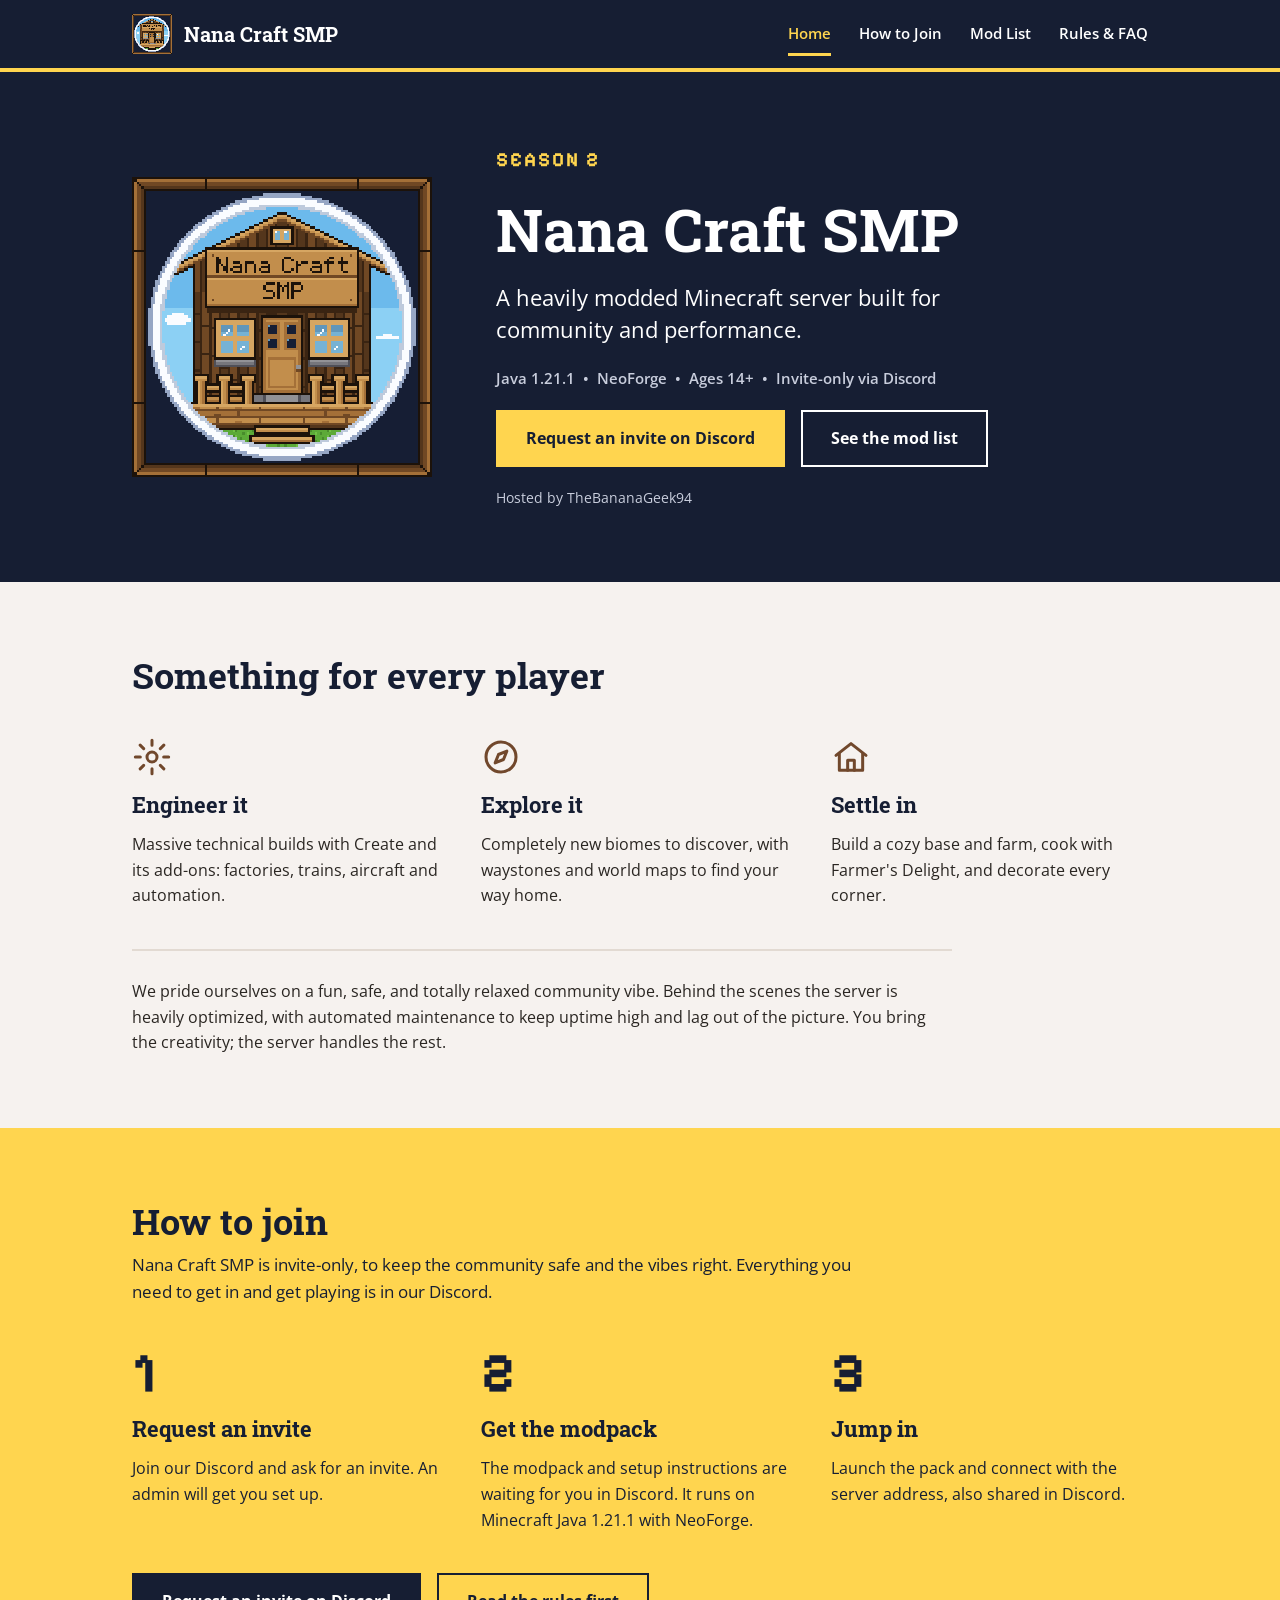
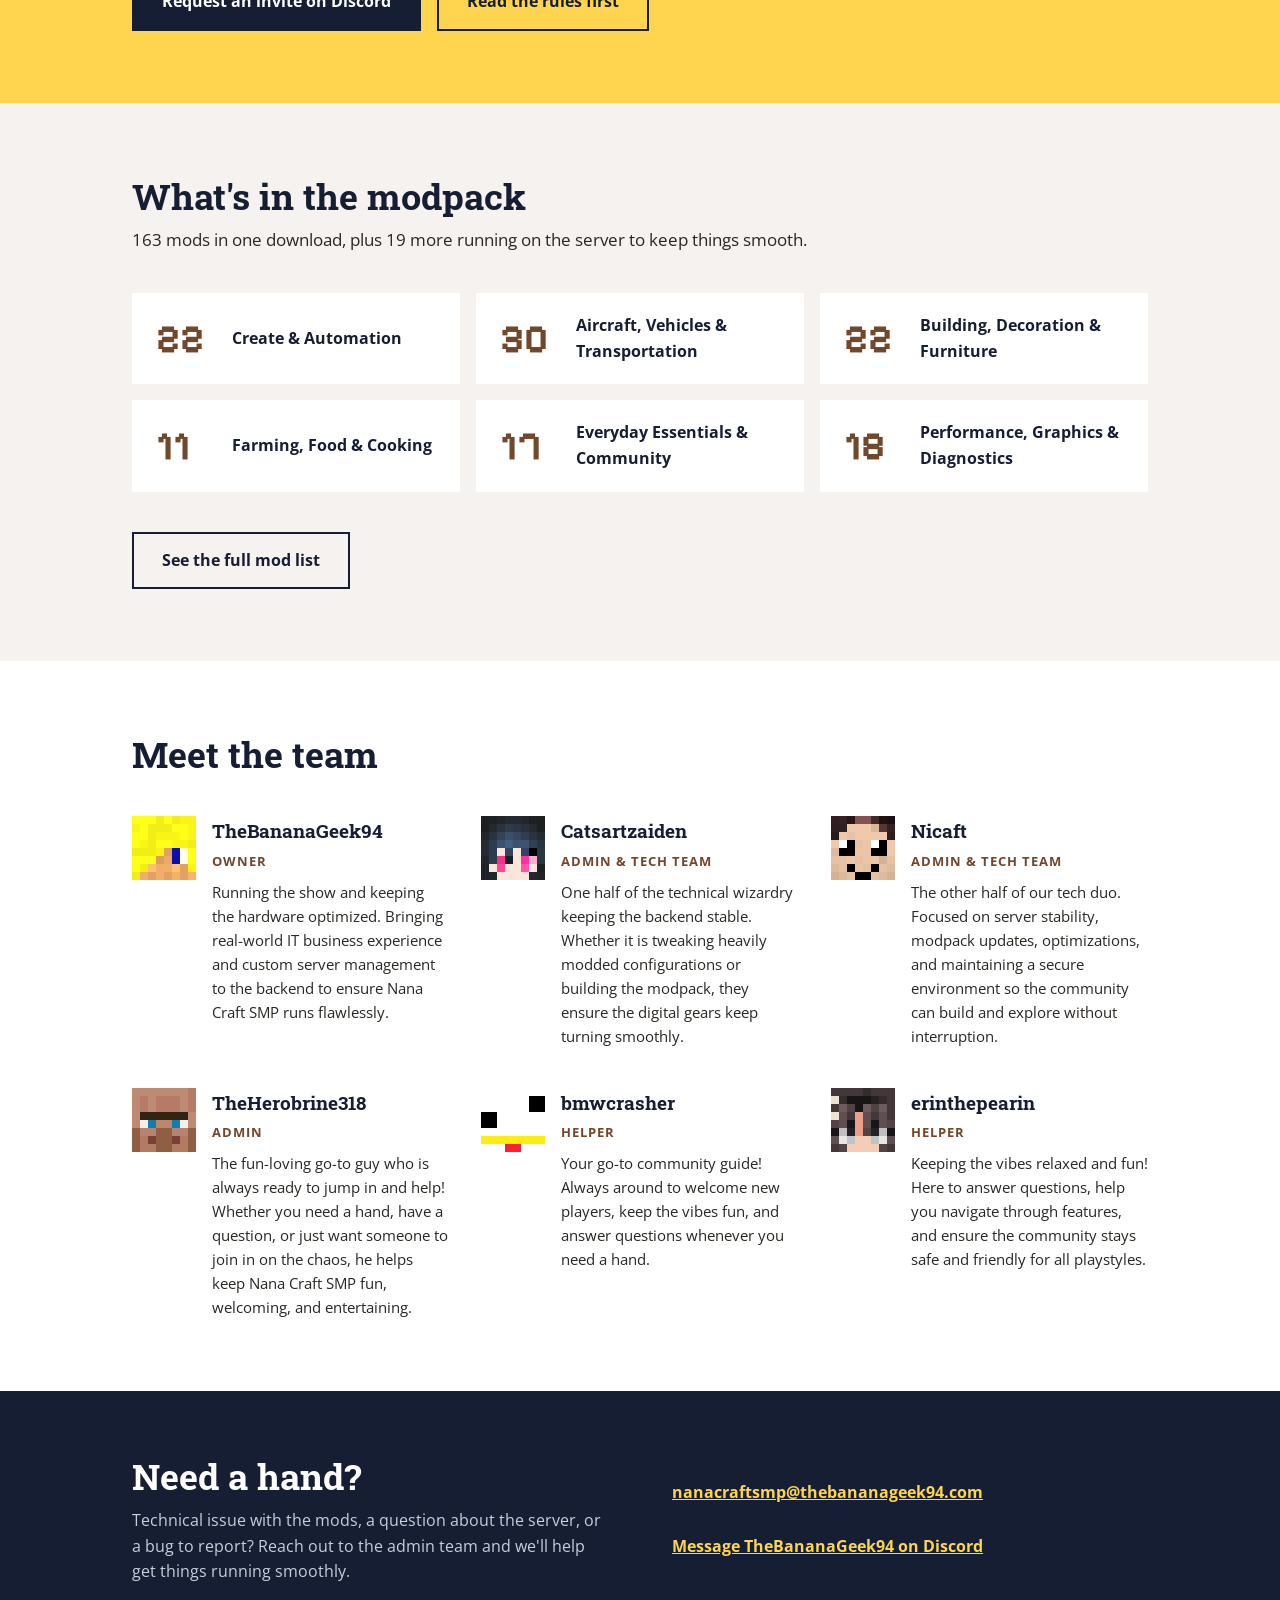
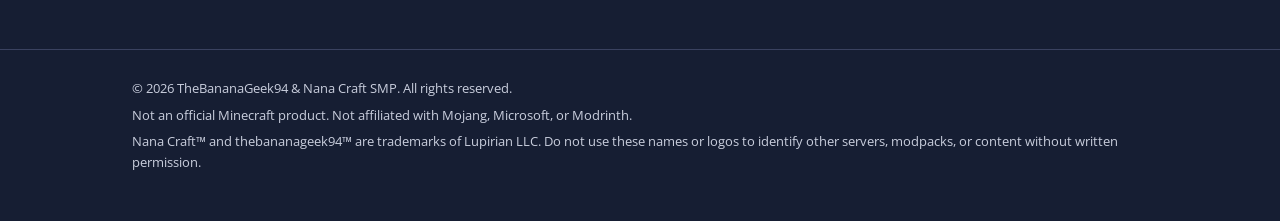
==== commit e0cb3984: "Add AeroWear and Curios API to the mod list Also corrects the Everyday Essentials tile on the home p" ====
--- a/index.html
+++ b/index.html
@@ -86,14 +86,14 @@
 <div class="wrap stack">
 <div class="head">
 <h2>What's in the modpack</h2>
-<p class="sub">161 mods in one download, plus 19 more running on the server to keep things smooth.</p>
+<p class="sub">163 mods in one download, plus 19 more running on the server to keep things smooth.</p>
 </div>
 <div class="tiles">
 <div class="tile"><div class="pixel">22</div><div>Create &amp; Automation</div></div>
-<div class="tile"><div class="pixel">29</div><div>Aircraft, Vehicles &amp; Transportation</div></div>
+<div class="tile"><div class="pixel">30</div><div>Aircraft, Vehicles &amp; Transportation</div></div>
 <div class="tile"><div class="pixel">22</div><div>Building, Decoration &amp; Furniture</div></div>
 <div class="tile"><div class="pixel">11</div><div>Farming, Food &amp; Cooking</div></div>
-<div class="tile"><div class="pixel">16</div><div>Everyday Essentials &amp; Community</div></div>
+<div class="tile"><div class="pixel">17</div><div>Everyday Essentials &amp; Community</div></div>
 <div class="tile"><div class="pixel">18</div><div>Performance, Graphics &amp; Diagnostics</div></div>
 </div>
 <div class="buttons"><a class="btn" href="mod-list.html">See the full mod list</a></div>
